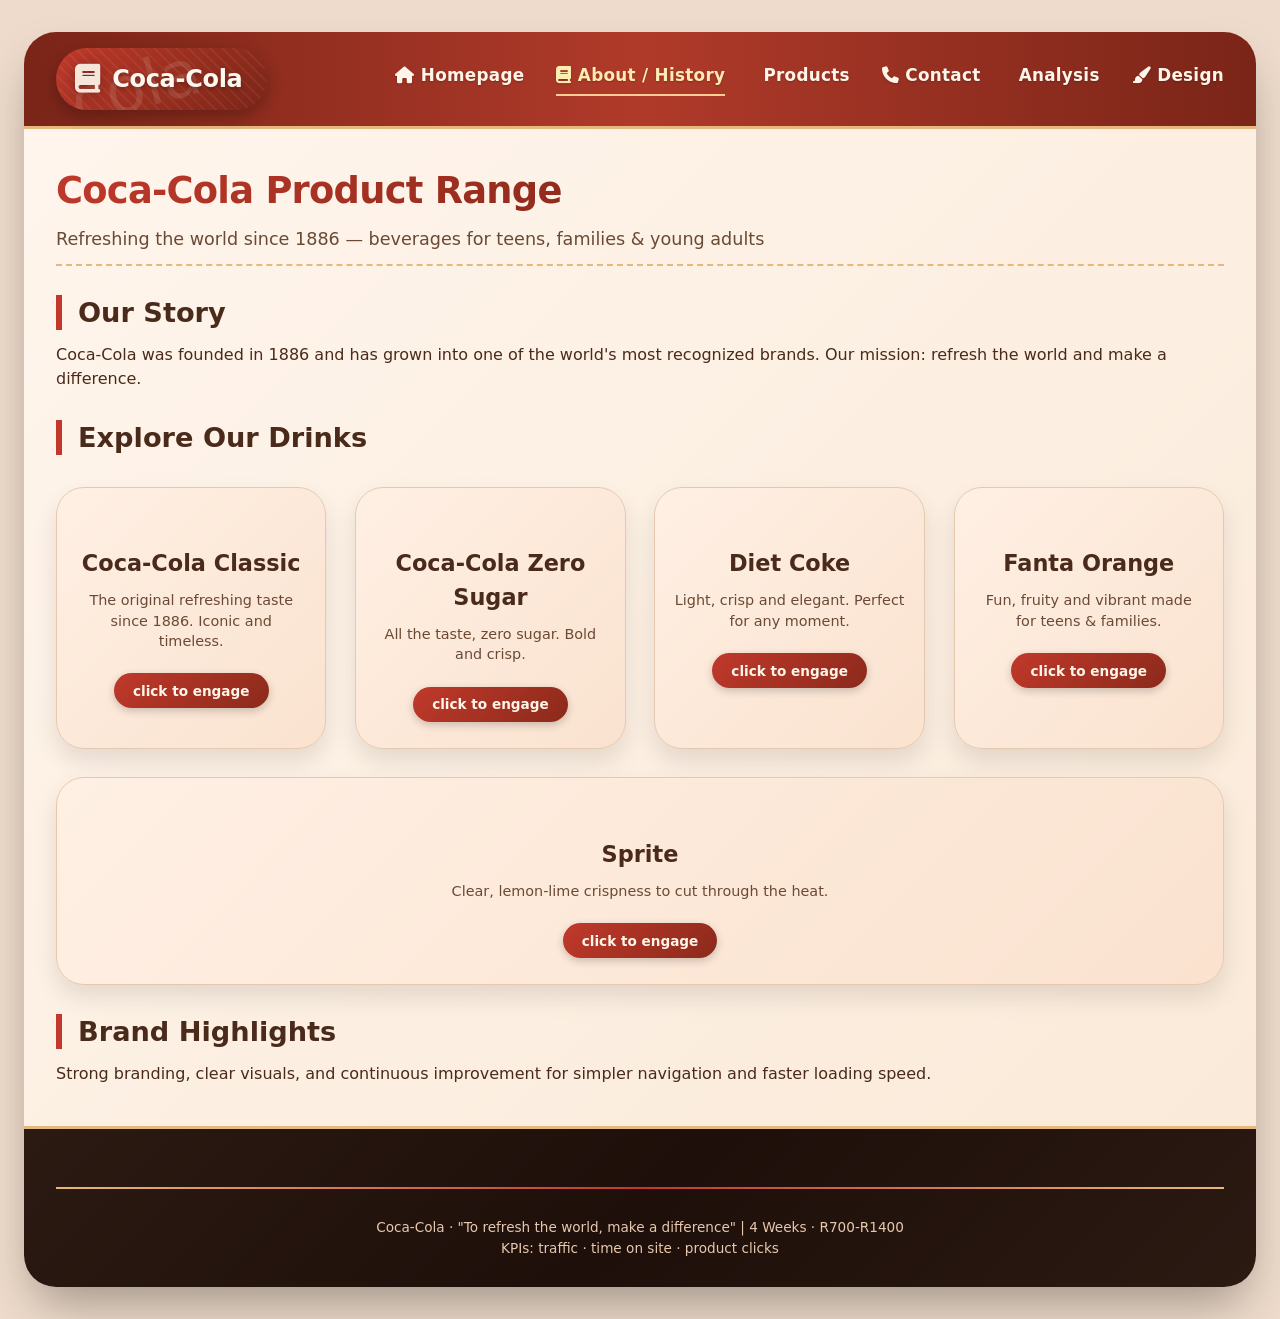
==== about.html @ 84a7e8d2 "updates" ====
<!-- about.html - History & Mission (approx 215 lines) -250 -->
<!DOCTYPE html>
<html lang="en">
<head>
    <meta charset="UTF-8">
    <meta name="viewport" content="width=device-width, initial-scale=1.0">
    <title>Coca-Cola | About & History</title>
    <link rel="stylesheet" href="https://cdnjs.cloudflare.com/ajax/libs/font-awesome/6.4.0/css/all.min.css">
    <link rel="stylesheet" href="styles.css">
</head>
<body>

    <div class="container">
        <header class="nav-bar">
            <div class="logo-area">
                <span class="logo-icon"><i class="fa-solid fa-book"></i></span>
                <span class="logo-text">Coca-Cola</span>
            </div>

            <nav class="nav-links" aria-label="Primary">
                <a href="index.html"><i class="fa-solid fa-house"></i> Homepage</a>
                <a href="about.html" class="active"><i class="fa-solid fa-book"></i> About / History</a>
                <a href="product.html"><i class="fa-solid fa-cup-straw"></i> Products</a>
                <a href="contact.html"><i class="fa-solid fa-phone"></i> Contact</a>
                <a href="analysis.html"><i class="fa-solid fa-chart-mixed"></i> Analysis</a>
                <a href="design.html"><i class="fa-solid fa-paintbrush"></i> Design</a>
            </nav>
        </header>

        <main>
            <div class="content-pane">
                <h1>Coca-Cola Product Range</h1>

        <div class="tagline">Refreshing the world since 1886 — beverages for teens, families & young adults</div>

        <h2> Our Story</h2>
        <p>Coca-Cola was founded in 1886 and has grown into one of the world's most recognized brands. Our mission: refresh the world and make a difference.</p>

        <h2> Explore Our Drinks</h2>
        <div class="product-grid">
            <div class="product-card">
                <div class="product-icon"></div>
                <div class="product-title">Coca-Cola Classic</div>
                <div class="product-desc">The original refreshing taste since 1886. Iconic and timeless.</div>
                <button class="btn-click" onclick="alert(' Product click: Coca-Cola Classic')"> click to engage</button>
            </div>
            <div class="product-card">
                <div class="product-icon"></div>
                <div class="product-title">Coca-Cola Zero Sugar</div>
                <div class="product-desc">All the taste, zero sugar. Bold and crisp.</div>
                <button class="btn-click" onclick="alert(' Product click: Coca-Cola Zero Sugar')"> click to engage</button>
            </div>
            <div class="product-card">
                <div class="product-icon"></div>
                <div class="product-title">Diet Coke</div>
                <div class="product-desc">Light, crisp and elegant. Perfect for any moment.</div>
                <button class="btn-click" onclick="alert(' Product click: Diet Coke')"> click to engage</button>
            </div>
            <div class="product-card">
                <div class="product-icon"></div>
                <div class="product-title">Fanta Orange</div>
                <div class="product-desc">Fun, fruity and vibrant made for teens & families.</div>
                <button class="btn-click" onclick="alert(' Product click: Fanta Orange')"> click to engage</button>
            </div>
            <div class="product-card">
                <div class="product-icon"></div>
                <div class="product-title">Sprite</div>
                <div class="product-desc">Clear, lemon-lime crispness to cut through the heat.</div>
                <button class="btn-click" onclick="alert(' Product click: Sprite')"> click to engage</button>
            </div>
        </div>

        <h2> Brand Highlights</h2>
        <p>Strong branding, clear visuals, and continuous improvement for simpler navigation and faster loading speed.</p>
            </div>
        </main>

        <footer>
            <hr>
            <p> Coca-Cola · "To refresh the world, make a difference" | 4 Weeks · R700-R1400</p>
            <p> KPIs: traffic · time on site · product clicks</p>
        </footer>
    </div>
    <!--link javaScript file-->
    <script src="scripts.js"></script>
</body>
</html>
---- styles.css ----
/*  GLOBAL RESET & BASE */
* {
    margin: 0;
    padding: 0;
    box-sizing: border-box;
}

body {
    font-family: system-ui, 'Segoe UI', 'Roboto', 'Helvetica Neue', sans-serif;
    font-size: 1rem;
    line-height: 1.5;
    background: linear-gradient(145deg,  #eedbcb 0%,  #eedbcb 50%,  #eedbcb 100%);
    color: #f5e6d9;
    padding: 2rem 1.5rem;
    min-height: 100vh;
}

/* Main Container  */
.container {
    max-width: 1400px;
    margin: 0 auto;
    background: linear-gradient(135deg, #f5e6d9 0%, #eedbcb 100%);
    border-radius: 32px;
    box-shadow: 0 25px 50px -12px rgba(0, 0, 0, 0.35);
    overflow: hidden;
}

/* COCA-COLA BRANDED BACKGROUND ON LOGO AREA */
.logo-area {
    display: flex;
    align-items: center;
    gap: 0.75rem;
    background: linear-gradient(135deg, #c0392b 0%, #9b2f1f 50%, #7a2518 100%);
    padding: 0.6rem 1.5rem 0.6rem 1.2rem;
    border-radius: 60px;
    box-shadow: 0 6px 16px rgba(0, 0, 0, 0.25);
    position: relative;
    overflow: hidden;
}

/* Coca-Cola inspired wave pattern overlay on logo background */
.logo-area::before {
    content: "coca-cola";
    position: absolute;
    font-size: 4rem;
    opacity: 0.12;
    right: -10px;
    bottom: -15px;
    pointer-events: none;
    transform: rotate(-15deg);
}

.logo-area::after {
    content: "";
    position: absolute;
    top: 0;
    left: 0;
    right: 0;
    bottom: 0;
    background: repeating-linear-gradient(
        45deg,
        rgba(255, 255, 255, 0.05) 0px,
        rgba(255, 255, 255, 0.05) 2px,
        transparent 2px,
        transparent 8px
    );
    pointer-events: none;
    border-radius: 60px;
}

.logo-icon {
    font-size: 1.8rem;
    filter: drop-shadow(0 2px 6px rgba(0,0,0,0.3));
    position: relative;
    z-index: 1;
}

.logo-text {
    font-weight: 800;
    font-size: 1.5rem;
    letter-spacing: -0.3px;
    color: #fff8f0;
    text-shadow: 0 2px 4px rgba(0,0,0,0.3);
    position: relative;
    z-index: 1;
}

/*  NAVIGATION - LEFT ALIGNED */
.nav-bar {
    background: linear-gradient(90deg, #7a2518 0%, #b03a2a 50%, #7a2518 100%);
    padding: 1rem 2rem;
    display: flex;
    flex-wrap: wrap;
    justify-content: flex-start;
    align-items: center;
    gap: 2rem;
    border-bottom: 3px solid #e6b87e;
    box-shadow: 0 6px 14px rgba(0, 0, 0, 0.2);
}

.nav-links {
    display: flex;
    gap: 2rem;
    flex-wrap: wrap;
    margin-left: auto;
}

.nav-links a {
    color: #fff5e8;
    text-decoration: none;
    font-weight: 600;
    font-size: 1.05rem;
    transition: all 0.25s ease;
    border-bottom: 2px solid transparent;
    padding-bottom: 6px;
    letter-spacing: 0.3px;
    text-shadow: 0 1px 2px rgba(0,0,0,0.2);
}

/* HOVER EFFECTS for navigation */
.nav-links a:hover {
    border-bottom-color: #ffcd94;
    color: #ffecb3;
    transform: translateY(-2px);
}

/* Active page indicator */
.nav-links a.active {
    border-bottom-color: #ffcd94;
    color: #ffecb3;
}

/* ---------- TYPOGRAPHY ---------- */
h1 {
    font-size: 2.3rem;
    font-weight: 800;
    background: linear-gradient(135deg, #c0392b, #8b2a1b, #5a1e12);
    background-clip: text;
    -webkit-background-clip: text;
    color: transparent;
    margin-bottom: 0.75rem;
    letter-spacing: -0.02em;
    line-height: 1.2;
    text-shadow: none;
}

h2 {
    font-size: 1.7rem;
    font-weight: 700;
    margin: 1.8rem 0 0.8rem 0;
    border-left: 6px solid #c0392b;
    padding-left: 1rem;
    color: #4a2a1a;
    line-height: 1.3;
}

h3 {
    font-size: 1.3rem;
    font-weight: 600;
    margin: 1.2rem 0 0.6rem 0;
    color: #9b2f1f;
    line-height: 1.35;
}

.tagline {
    font-size: 1.1rem;
    color: #6b4a35;
    margin-bottom: 1.8rem;
    border-bottom: 2px dashed #e6b87e;
    padding-bottom: 0.75rem;
}

/* ---------- CONTENT AREA - warm cream/beige tones ---------- */
.content-pane {
    padding: 2.5rem 2rem;
    background: linear-gradient(135deg, #fff5ec 0%, #faead9 100%);
    color: #3a2518;
}

/* BADGES & HIGHLIGHTS  */
.badge {
    background: linear-gradient(135deg, #e6b87e, #d4a06a);
    color: #4a2a1a;
    padding: 0.25rem 0.85rem;
    border-radius: 40px;
    font-size: 0.8rem;
    font-weight: 700;
    display: inline-block;
    transition: all 0.2s ease;
    box-shadow: 0 2px 6px rgba(0,0,0,0.1);
}

/* HOVER EFFECT for badges */
.badge:hover {
    transform: scale(1.02);
    background: linear-gradient(135deg, #ecc48c, #ddae76);
    box-shadow: 0 3px 10px rgba(155, 47, 31, 0.25);
}

.cost-highlight {
    background: linear-gradient(135deg, #c0392b, #9b2f1f);
    padding: 0.6rem 1.2rem;
    border-radius: 60px;
    display: inline-block;
    font-weight: 800;
    transition: all 0.2s ease;
    color: #fff5e8;
    box-shadow: 0 3px 10px rgba(0,0,0,0.15);
}

.cost-highlight:hover {
    transform: scale(1.02);
    box-shadow: 0 5px 16px rgba(192, 57, 43, 0.4);
    background: linear-gradient(135deg, #d44637, #b03a2a);
}

/* ---------- TABLES (responsive) ---------- */
.info-table {
    width: 100%;
    border-collapse: collapse;
    background: #f5e2d0;
    border-radius: 20px;
    overflow: hidden;
    margin: 1.2rem 0;
    box-shadow: 0 4px 12px rgba(0, 0, 0, 0.08);
}

.info-table th,
.info-table td {
    border: 1px solid #dbbc9b;
    padding: 0.9rem 1.2rem;
    text-align: left;
    vertical-align: top;
}

.info-table th {
    background: linear-gradient(135deg, #8b2a1b, #5a1e12);
    color: #fff5e8;
    font-weight: 700;
}

.info-table td {
    color: #3a2518;
}

/* HOVER EFFECT on table rows */
.info-table tbody tr:hover {
    background: #e8cfb8;
    transition: background 0.2s ease;
}

/* PRODUCT GRID (flexbox + responsive) */
.product-grid {
    display: flex;
    flex-wrap: wrap;
    gap: 1.8rem;
    margin: 2rem 0 1.5rem;
}

.product-card {
    background: linear-gradient(135deg, #fff0e4, #fae2cf);
    border-radius: 28px;
    box-shadow: 0 12px 24px rgba(0, 0, 0, 0.1);
    flex: 1 1 260px;
    padding: 1.6rem 1.2rem;
    text-align: center;
    transition: all 0.25s ease;
    border: 1px solid #e6c8ae;
}

/* HOVER EFFECT for product cards */
.product-card:hover {
    transform: translateY(-8px);
    box-shadow: 0 25px 35px -14px rgba(155, 47, 31, 0.35);
    border-color: #c0392b;
    background: linear-gradient(135deg, #fff5ec, #fce8d8);
}

.product-icon {
    font-size: 3.5rem;
    margin-bottom: 0.5rem;
    display: inline-block;
    filter: drop-shadow(0 2px 4px rgba(0,0,0,0.1));
}

.product-title {
    font-size: 1.4rem;
    font-weight: 700;
    margin: 0.6rem 0;
    color: #4a2a1a;
}

.product-desc {
    font-size: 0.9rem;
    color: #6b4a35;
    margin: 0.5rem 0;
    line-height: 1.4;
}

/* BUTTON STYLES */
.btn-click {
    background: linear-gradient(135deg, #c0392b, #8b2a1b);
    border: none;
    color: #fff5e8;
    font-weight: 700;
    padding: 0.6rem 1.2rem;
    border-radius: 40px;
    margin-top: 0.9rem;
    cursor: pointer;
    transition: all 0.25s ease;
    font-size: 0.85rem;
    font-family: inherit;
    box-shadow: 0 3px 8px rgba(0,0,0,0.2);
}

/* HOVER EFFECT for buttons */
.btn-click:hover {
    background: linear-gradient(135deg, #d44637, #a53525);
    transform: scale(0.96);
    box-shadow: 0 6px 16px rgba(192, 57, 43, 0.45);
}

/* CONTACT FORM  */
.contact-form {
    background: linear-gradient(135deg, #f5e2d0, #ecd6c0);
    border-radius: 28px;
    padding: 2rem;
    margin: 1.5rem 0;
    border: 1px solid #e6c8ae;
    transition: all 0.25s ease;
    box-shadow: 0 4px 12px rgba(0, 0, 0, 0.06);
}

.contact-form:hover {
    box-shadow: 0 12px 28px rgba(0, 0, 0, 0.12);
    border-color: #c0392b;
    background: linear-gradient(135deg, #fae8d8, #f0ddc8);
}

.form-group {
    margin-bottom: 1.3rem;
}

label {
    display: block;
    font-weight: 700;
    margin-bottom: 0.5rem;
    color: #4a2a1a;
}

input,
textarea {
    width: 100%;
    padding: 0.85rem 1.2rem;
    border-radius: 28px;
    border: 1.5px solid #dbbc9b;
    background: #fffaf2;
    font-family: inherit;
    font-size: 1rem;
    transition: all 0.2s ease;
    color: #3a2518;
}

/* HOVER & FOCUS effects for form inputs */
input:hover,
textarea:hover {
    border-color: #c0392b;
    background: #fffdf8;
}

input:focus,
textarea:focus {
    outline: none;
    border-color: #c0392b;
    box-shadow: 0 0 0 3px rgba(192, 57, 43, 0.2);
    background: #ffffff;
}

.submit-btn {
    background: linear-gradient(135deg, #c0392b, #8b2a1b);
    color: #fff5e8;
    border: none;
    padding: 0.85rem 2.2rem;
    font-weight: 800;
    border-radius: 50px;
    font-size: 1rem;
    cursor: pointer;
    transition: all 0.25s ease;
    font-family: inherit;
    letter-spacing: 0.5px;
    box-shadow: 0 3px 10px rgba(0,0,0,0.2);
}

/* HOVER EFFECT for submit button */
.submit-btn:hover {
    background: linear-gradient(135deg, #d44637, #9b2f1f);
    transform: translateY(-3px);
    box-shadow: 0 8px 20px rgba(192, 57, 43, 0.4);
}

/* ---------- LISTS ---------- */
ul, ol {
    margin: 0.8rem 0;
    padding-left: 1.8rem;
    color: #4a2a1a;
}

li {
    margin: 0.5rem 0;
    line-height: 1.5;
    color: #4a2a1a;
}

p {
    color: #4a2a1a;
}

/* ---------- RESPONSIVE IMAGES ---------- */
img {
    max-width: 100%;
    height: auto;
    display: block;
    border-radius: 20px;
}

/* ---------- FOOTER (not bottom navigation - footer info only) ---------- */
footer {
    background: linear-gradient(135deg, #2a1a12, #1f0f0a, #2a1a12);
    padding: 1.8rem 2rem;
    border-top: 3px solid #e6b87e;
    font-size: 0.85rem;
    color: #e6c8ae;
    text-align: center;
}

footer p {
    color: #e6c8ae;
}

/* ---------- GRID UTILITIES ---------- */
.grid-2 {
    display: grid;
    grid-template-columns: repeat(auto-fit, minmax(280px, 1fr));
    gap: 1.8rem;
    margin: 1.5rem 0;
}

/* ---------- RESPONSIVE DESIGN (Media Queries - relative units) ---------- */
@media (max-width: 768px) {
    body {
        padding: 1rem;
    }
    
    .content-pane {
        padding: 1.5rem;
    }
    
    .nav-bar {
        flex-direction: column;
        align-items: flex-start;
        gap: 1rem;
    }
    
    .nav-links {
        margin-left: 0;
        gap: 1.2rem;
        width: 100%;
        justify-content: flex-start;
        flex-wrap: wrap;
    }
    
    h1 {
        font-size: 1.8rem;
    }
    
    h2 {
        font-size: 1.4rem;
    }
    
    .product-grid {
        gap: 1.2rem;
    }
    
    .product-card {
        flex: 1 1 100%;
        max-width: 100%;
    }
    
    .info-table th,
    .info-table td {
        padding: 0.7rem;
        font-size: 0.85rem;
    }
    
    .logo-area {
        padding: 0.5rem 1.2rem;
    }
    
    .logo-text {
        font-size: 1.3rem;
    }
}

@media (max-width: 480px) {
    body {
        padding: 0.75rem;
    }
    
    .container {
        border-radius: 24px;
    }
    
    .content-pane {
        padding: 1.2rem;
    }
    
    h1 {
        font-size: 1.5rem;
    }
    
    h2 {
        font-size: 1.2rem;
    }
    
    h3 {
        font-size: 1.1rem;
    }
    
    .logo-text {
        font-size: 1.1rem;
    }
    
    .logo-icon {
        font-size: 1.5rem;
    }
    
    .badge, .cost-highlight {
        font-size: 0.75rem;
    }
    
    .contact-form {
        padding: 1.2rem;
    }
    
    .submit-btn {
        width: 100%;
        text-align: center;
    }
    
    footer {
        padding: 1.2rem;
        font-size: 0.7rem;
    }
    
    .nav-links a {
        font-size: 0.9rem;
    }
}

/* UTILITY CLASSES (for professional layout */
.text-center {
    text-align: center;
}

.mt-1 { margin-top: 0.5rem; }
.mt-2 { margin-top: 1rem; }
.mt-3 { margin-top: 1.5rem; }
.mb-1 { margin-bottom: 0.5rem; }
.mb-2 { margin-bottom: 1rem; }
.mb-3 { margin-bottom: 1.5rem; }

.flex-row {
    display: flex;
    flex-wrap: wrap;
    gap: 1rem;
    align-items: center;
}

/*  ANCHOR & LINK STYLES  */
a {
    color: #c0392b;
    text-decoration: none;
    transition: color 0.2s ease, transform 0.2s;
}

a:hover {
    color: #e64b3a;
    text-decoration: underline;
}

/*  HORIZONTAL RULE  */
hr {
    margin: 1.8rem 0;
    border: 0;
    height: 2px;
    background: linear-gradient(90deg, #e6b87e, #c0392b, #e6b87e);
}

/*  DESIGN TABLE SPECIFIC  */
.design-spec-table {
    width: 100%;
    border-collapse: collapse;
    background: #f5e2d0;
    border-radius: 24px;
    overflow: hidden;
    margin: 1.5rem 0;
    box-shadow: 0 4px 12px rgba(0, 0, 0, 0.08);
}

.design-spec-table th,
.design-spec-table td {
    border: 1px solid #dbbc9b;
    padding: 1rem 1.2rem;
    vertical-align: top;
    text-align: left;
}

.design-spec-table th {
    background: linear-gradient(135deg, #8b2a1b, #5a1e12);
    color: #fff5e8;
    font-weight: 700;
}

.design-spec-table td {
    color: #4a2a1a;
}

.design-spec-table tr:nth-child(even) {
    background-color: #e8cfb8;
}

.design-spec-table tr:hover {
    background-color: #ddbe9e;
    transition: 0.2s;
}

.spec-category {
    font-weight: 800;
    color: #8b2a1b;
    background: #e8cfb8;
}

/* Coca-Cola background wave effect for page headers */
.coca-bg-pattern {
    background: radial-gradient(circle at 10% 20%, rgba(192, 57, 43, 0.08) 0%, transparent 60%);
}

/* Additional rich color overrides for better contrast */
strong, b {
    color: #8b2a1b;
}

blockquote {
    background: #e8cfb8;
    border-left: 4px solid #c0392b;
    padding: 0.8rem 1.2rem;
    margin: 1rem 0;
    border-radius: 12px;
    color: #4a2a1a;
}
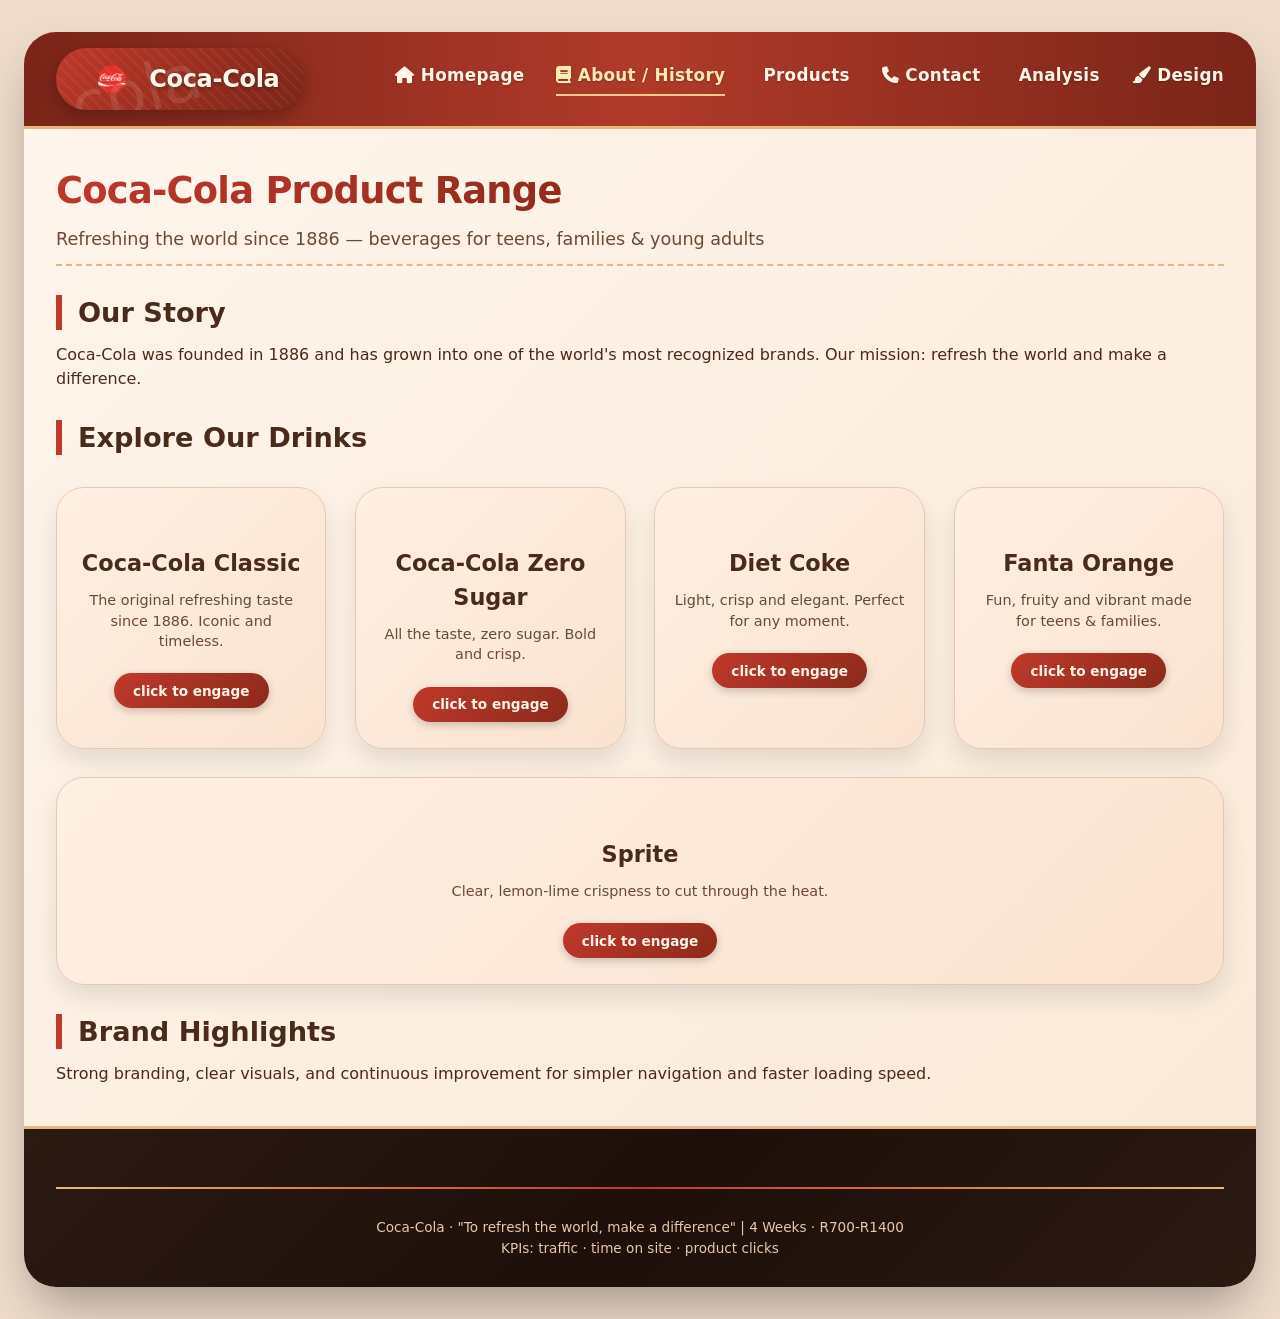
==== commit 3159e239: "updates" ====
--- a/about.html
+++ b/about.html
@@ -10,12 +10,13 @@
 </head>
 <body>
 
-    <div class="container">
-        <header class="nav-bar">
-            <div class="logo-area">
-                <span class="logo-icon"><i class="fa-solid fa-book"></i></span>
-                <span class="logo-text">Coca-Cola</span>
-            </div>
+   <div class="container">
+    <header class="nav-bar">
+      <div class="logo-area">
+        <span class="logo-icon"><i class="fa-solid fa-cup-straw"></i></span>
+        <img src="images/index logo.png" alt="Coca-Cola Logo" width="50" height="50" />
+        <span class="logo-text">Coca-Cola</span>
+      </div>
 
             <nav class="nav-links" aria-label="Primary">
                 <a href="index.html"><i class="fa-solid fa-house"></i> Homepage</a>
